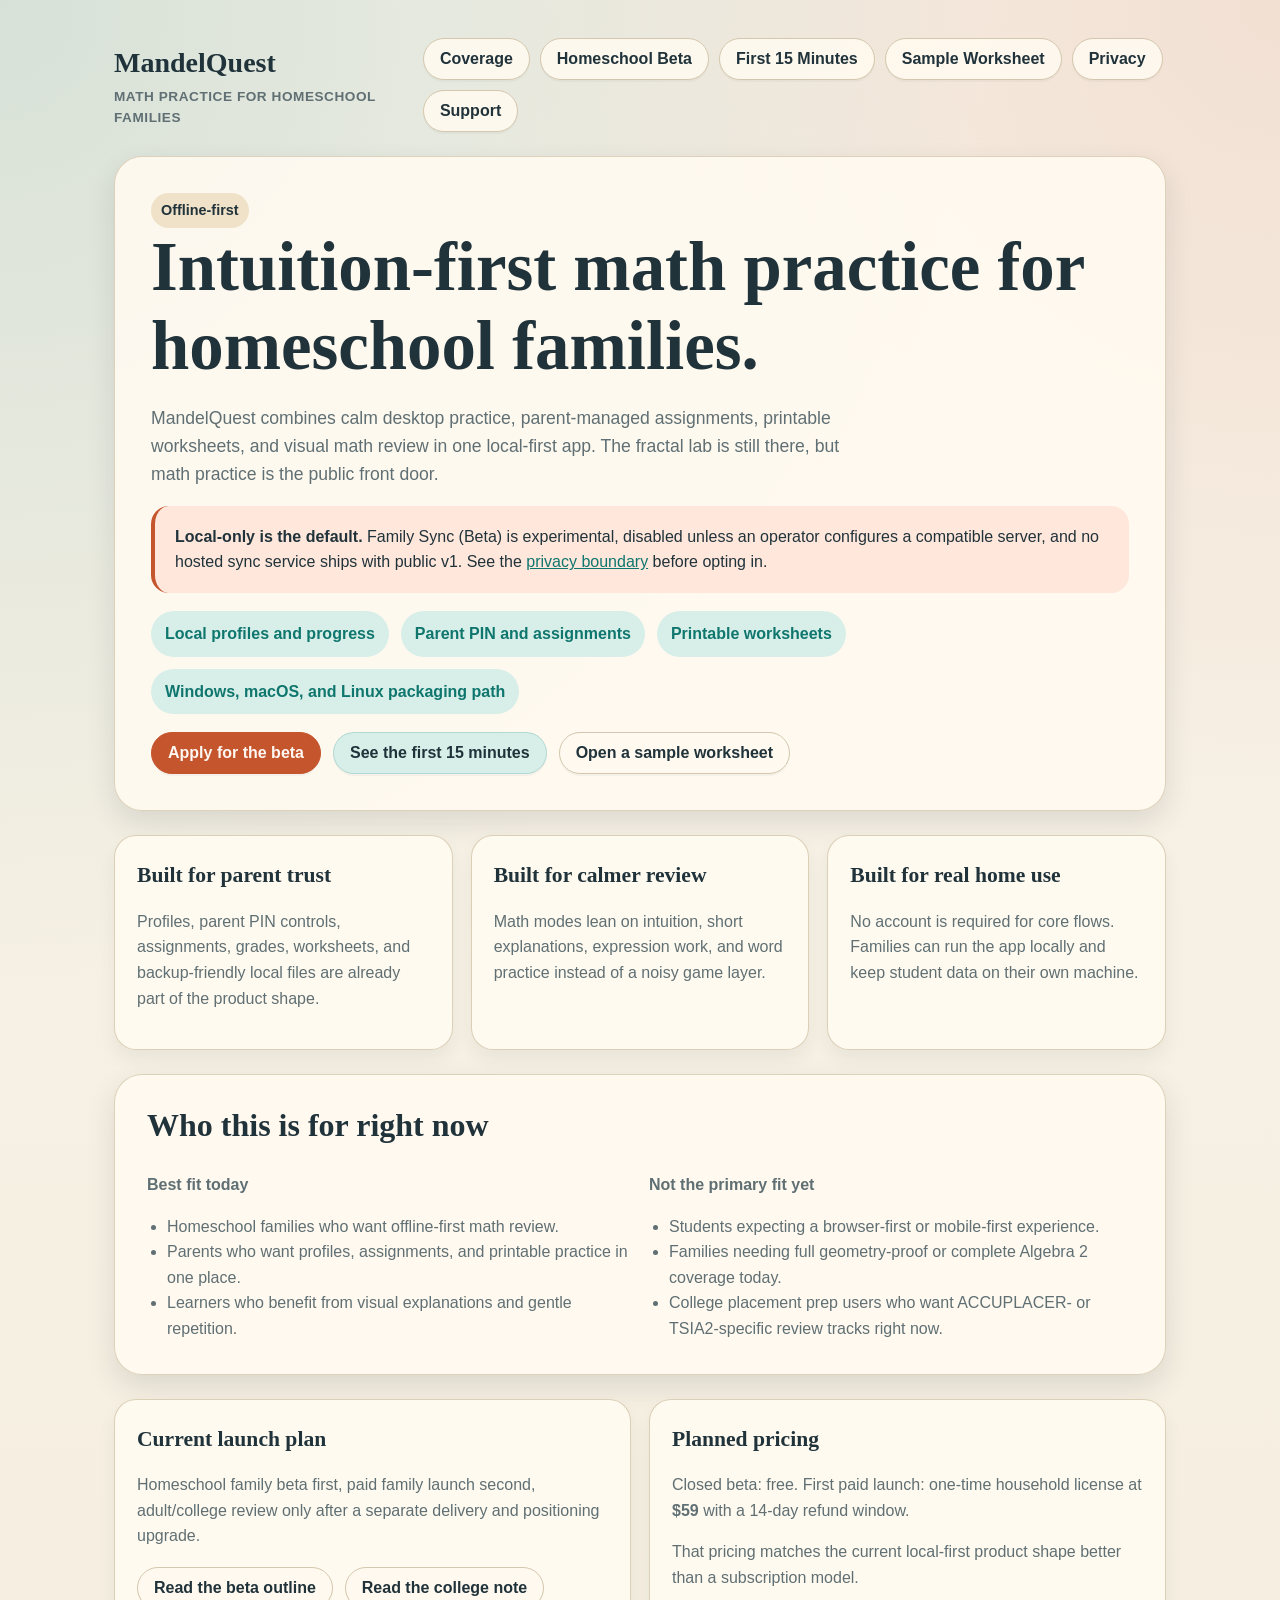
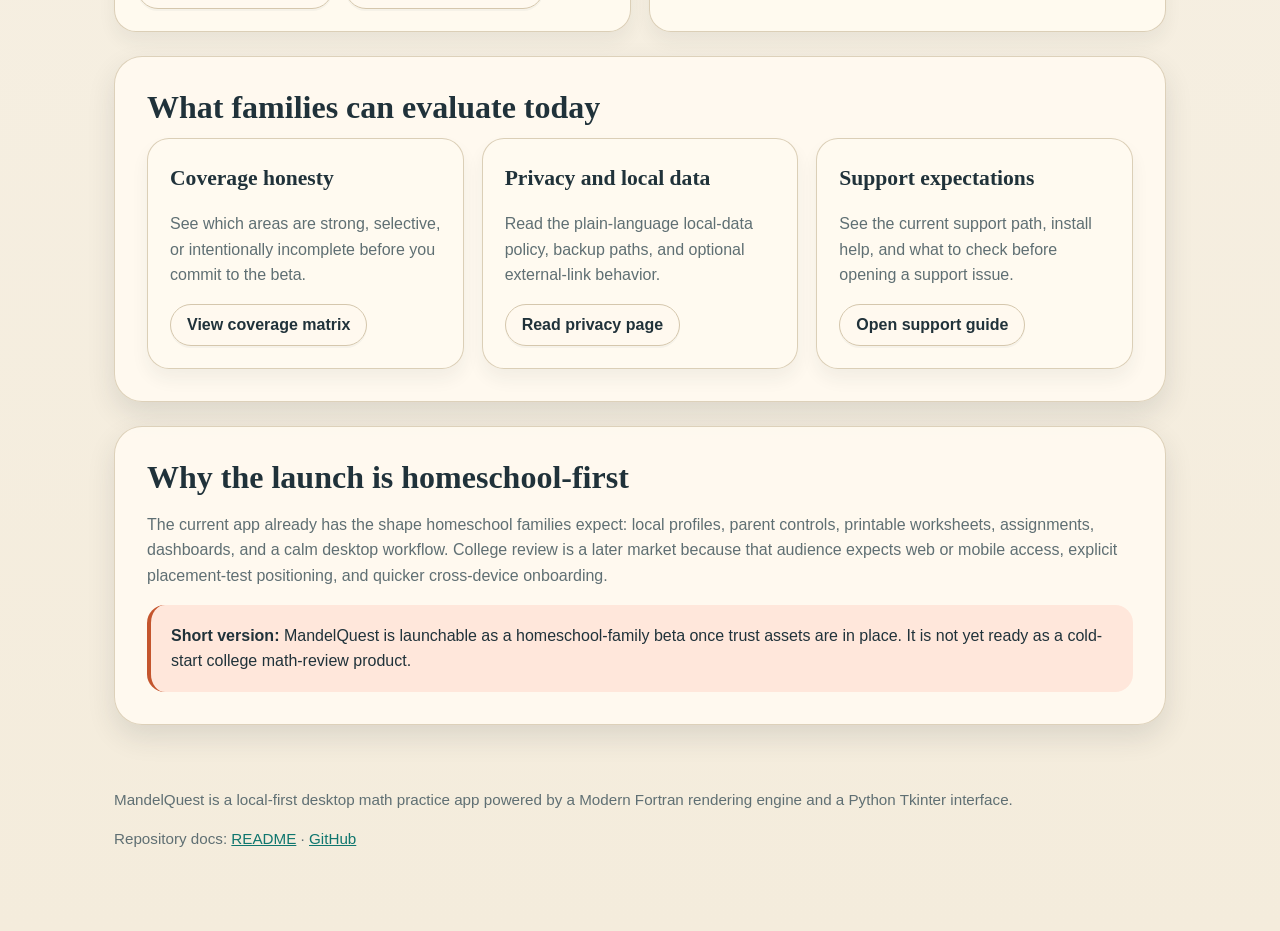
==== docs/index.html @ 9fb3665a "chore: checkpoint current MandelQuest product state Verified with python -m app.main --smoke-test an" ====
<!doctype html>
<html lang="en">
<head>
  <meta charset="utf-8">
  <meta name="viewport" content="width=device-width, initial-scale=1">
  <title>MandelQuest Math | Offline-first math practice for homeschool families</title>
  <meta name="description" content="MandelQuest is an offline-first desktop math practice app for homeschool families. Parent-managed profiles, quizzes, worksheets, and calm visual review.">
  <link rel="stylesheet" href="styles.css">
</head>
<body>
  <div class="shell">
    <header class="site-header">
      <a class="brand" href="index.html">MandelQuest<small>Math Practice for Homeschool Families</small></a>
      <nav class="nav">
        <a href="coverage.html">Coverage</a>
        <a href="homeschool-beta.html">Homeschool Beta</a>
        <a href="first-15-minutes.html">First 15 Minutes</a>
        <a href="sample-worksheet.html">Sample Worksheet</a>
        <a href="privacy.html">Privacy</a>
        <a href="support.html">Support</a>
      </nav>
    </header>

    <section class="hero">
      <span class="pill">Offline-first</span>
      <h1>Intuition-first math practice for homeschool families.</h1>
      <p class="lede">
        MandelQuest combines calm desktop practice, parent-managed assignments, printable worksheets, and visual math review in one local-first app.
        The fractal lab is still there, but math practice is the public front door.
      </p>
      <div class="callout">
        <strong>Local-only is the default.</strong> Family Sync (Beta) is experimental, disabled unless an operator configures a compatible server, and no hosted sync service ships with public v1. See the <a href="privacy.html">privacy boundary</a> before opting in.
      </div>
      <div class="badge-row">
        <span class="badge">Local profiles and progress</span>
        <span class="badge">Parent PIN and assignments</span>
        <span class="badge">Printable worksheets</span>
        <span class="badge">Windows, macOS, and Linux packaging path</span>
      </div>
      <div class="button-row">
        <a class="button button-primary" href="homeschool-beta.html">Apply for the beta</a>
        <a class="button button-secondary" href="first-15-minutes.html">See the first 15 minutes</a>
        <a class="button" href="sample-worksheet.html">Open a sample worksheet</a>
      </div>
    </section>

    <section class="section grid grid-3">
      <article class="card">
        <h3>Built for parent trust</h3>
        <p>Profiles, parent PIN controls, assignments, grades, worksheets, and backup-friendly local files are already part of the product shape.</p>
      </article>
      <article class="card">
        <h3>Built for calmer review</h3>
        <p>Math modes lean on intuition, short explanations, expression work, and word practice instead of a noisy game layer.</p>
      </article>
      <article class="card">
        <h3>Built for real home use</h3>
        <p>No account is required for core flows. Families can run the app locally and keep student data on their own machine.</p>
      </article>
    </section>

    <section class="panel">
      <h2 class="section-title">Who this is for right now</h2>
      <div class="grid grid-2">
        <div>
          <p><strong>Best fit today</strong></p>
          <ul class="checklist">
            <li>Homeschool families who want offline-first math review.</li>
            <li>Parents who want profiles, assignments, and printable practice in one place.</li>
            <li>Learners who benefit from visual explanations and gentle repetition.</li>
          </ul>
        </div>
        <div>
          <p><strong>Not the primary fit yet</strong></p>
          <ul class="checklist">
            <li>Students expecting a browser-first or mobile-first experience.</li>
            <li>Families needing full geometry-proof or complete Algebra 2 coverage today.</li>
            <li>College placement prep users who want ACCUPLACER- or TSIA2-specific review tracks right now.</li>
          </ul>
        </div>
      </div>
    </section>

    <section class="section grid grid-2">
      <article class="card">
        <h3>Current launch plan</h3>
        <p>Homeschool family beta first, paid family launch second, adult/college review only after a separate delivery and positioning upgrade.</p>
        <div class="button-row">
          <a class="button" href="homeschool-beta.html">Read the beta outline</a>
          <a class="button" href="college-review.html">Read the college note</a>
        </div>
      </article>
      <article class="card">
        <h3>Planned pricing</h3>
        <p>Closed beta: free. First paid launch: one-time household license at <strong>$59</strong> with a 14-day refund window.</p>
        <p class="muted">That pricing matches the current local-first product shape better than a subscription model.</p>
      </article>
    </section>

    <section class="panel">
      <h2 class="section-title">What families can evaluate today</h2>
      <div class="grid grid-3">
        <article class="card">
          <h3>Coverage honesty</h3>
          <p>See which areas are strong, selective, or intentionally incomplete before you commit to the beta.</p>
          <a class="button" href="coverage.html">View coverage matrix</a>
        </article>
        <article class="card">
          <h3>Privacy and local data</h3>
          <p>Read the plain-language local-data policy, backup paths, and optional external-link behavior.</p>
          <a class="button" href="privacy.html">Read privacy page</a>
        </article>
        <article class="card">
          <h3>Support expectations</h3>
          <p>See the current support path, install help, and what to check before opening a support issue.</p>
          <a class="button" href="support.html">Open support guide</a>
        </article>
      </div>
    </section>

    <section class="panel">
      <h2 class="section-title">Why the launch is homeschool-first</h2>
      <p>
        The current app already has the shape homeschool families expect: local profiles, parent controls, printable worksheets,
        assignments, dashboards, and a calm desktop workflow. College review is a later market because that audience expects web or mobile
        access, explicit placement-test positioning, and quicker cross-device onboarding.
      </p>
      <div class="callout">
        <strong>Short version:</strong> MandelQuest is launchable as a homeschool-family beta once trust assets are in place.
        It is not yet ready as a cold-start college math-review product.
      </div>
    </section>

    <footer class="footer">
      <p>MandelQuest is a local-first desktop math practice app powered by a Modern Fortran rendering engine and a Python Tkinter interface.</p>
      <p>Repository docs: <a href="https://github.com/kierkegaardian/mandelbrot_fortran#readme">README</a> · <a href="https://github.com/kierkegaardian/mandelbrot_fortran">GitHub</a></p>
    </footer>
  </div>
</body>
</html>
---- docs/styles.css ----
:root {
  --bg: #f5efe2;
  --surface: #fffaf0;
  --surface-strong: #f0e2c8;
  --text: #20323a;
  --muted: #5f6f73;
  --line: #d5c7ad;
  --primary: #0f766e;
  --primary-soft: #d8efe9;
  --accent: #c4552d;
  --accent-soft: #ffe7db;
  --success: #2c6e49;
  --warning: #8a5a00;
  --shadow: 0 12px 28px rgba(38, 53, 57, 0.12);
}

* {
  box-sizing: border-box;
}

html {
  scroll-behavior: smooth;
}

body {
  margin: 0;
  color: var(--text);
  background:
    radial-gradient(circle at top left, rgba(15, 118, 110, 0.14), transparent 35%),
    radial-gradient(circle at top right, rgba(196, 85, 45, 0.12), transparent 30%),
    linear-gradient(180deg, #f8f3e9 0%, #f4ecdc 100%);
  font-family: "Avenir Next", "Trebuchet MS", "Segoe UI", sans-serif;
  line-height: 1.6;
}

a {
  color: var(--primary);
}

.shell {
  max-width: 1100px;
  margin: 0 auto;
  padding: 24px;
}

.site-header {
  display: flex;
  align-items: center;
  justify-content: space-between;
  gap: 16px;
  padding: 14px 0 24px;
}

.brand {
  font-family: "Baskerville", "Georgia", serif;
  font-size: 1.75rem;
  font-weight: 700;
  color: var(--text);
  text-decoration: none;
}

.brand small {
  display: block;
  font-family: "Avenir Next", "Trebuchet MS", sans-serif;
  font-size: 0.85rem;
  font-weight: 600;
  color: var(--muted);
  letter-spacing: 0.04em;
  text-transform: uppercase;
}

.nav {
  display: flex;
  flex-wrap: wrap;
  gap: 10px;
}

.nav a,
.button {
  display: inline-flex;
  align-items: center;
  justify-content: center;
  min-height: 42px;
  padding: 0 16px;
  border-radius: 999px;
  border: 1px solid var(--line);
  background: rgba(255, 250, 240, 0.9);
  color: var(--text);
  text-decoration: none;
  font-weight: 600;
  box-shadow: 0 2px 0 rgba(32, 50, 58, 0.04);
}

.button-primary {
  background: var(--accent);
  border-color: var(--accent);
  color: #fff7f2;
}

.button-secondary {
  background: var(--primary-soft);
  border-color: rgba(15, 118, 110, 0.18);
}

.hero,
.panel {
  background: rgba(255, 250, 240, 0.92);
  border: 1px solid rgba(213, 199, 173, 0.8);
  border-radius: 28px;
  box-shadow: var(--shadow);
}

.hero {
  padding: 36px;
  margin-bottom: 24px;
}

.hero h1,
.panel h1,
.panel h2,
.section-title {
  margin: 0 0 12px;
  font-family: "Baskerville", "Georgia", serif;
  line-height: 1.15;
}

.hero h1,
.panel h1 {
  font-size: clamp(2.2rem, 6vw, 4.3rem);
}

.section-title {
  font-size: 2rem;
}

.lede {
  max-width: 720px;
  font-size: 1.1rem;
  color: var(--muted);
}

.badge-row,
.button-row {
  display: flex;
  flex-wrap: wrap;
  gap: 12px;
  margin-top: 18px;
}

.badge {
  display: inline-flex;
  align-items: center;
  gap: 8px;
  padding: 10px 14px;
  border-radius: 999px;
  background: var(--primary-soft);
  color: var(--primary);
  font-weight: 700;
}

.section {
  margin: 24px 0;
}

.grid {
  display: grid;
  gap: 18px;
}

.grid-2 {
  grid-template-columns: repeat(auto-fit, minmax(280px, 1fr));
}

.grid-3 {
  grid-template-columns: repeat(auto-fit, minmax(220px, 1fr));
}

.card {
  padding: 22px;
  border: 1px solid rgba(213, 199, 173, 0.85);
  border-radius: 22px;
  background: rgba(255, 250, 240, 0.96);
  box-shadow: 0 10px 18px rgba(38, 53, 57, 0.06);
}

.card h3 {
  margin: 0 0 10px;
  font-family: "Baskerville", "Georgia", serif;
  font-size: 1.35rem;
}

.card p,
.card li,
.panel p,
.panel li {
  color: var(--muted);
}

.callout {
  padding: 18px 20px;
  border-left: 4px solid var(--accent);
  border-radius: 18px;
  background: var(--accent-soft);
}

.callout strong,
.note strong {
  color: var(--text);
}

.note {
  padding: 16px 18px;
  border-radius: 18px;
  background: var(--primary-soft);
  color: var(--text);
}

.panel {
  padding: 32px;
  margin: 24px 0;
}

table {
  width: 100%;
  border-collapse: collapse;
  margin-top: 12px;
  overflow: hidden;
  border-radius: 18px;
}

th,
td {
  padding: 14px 12px;
  text-align: left;
  vertical-align: top;
  border-bottom: 1px solid var(--line);
}

th {
  background: var(--surface-strong);
  font-size: 0.92rem;
  letter-spacing: 0.02em;
}

tr:last-child td {
  border-bottom: none;
}

.checklist,
.steps {
  margin: 0;
  padding-left: 20px;
}

.footer {
  padding: 24px 0 40px;
  color: var(--muted);
  font-size: 0.95rem;
}

.worksheet {
  background: white;
}

.worksheet .question {
  margin: 14px 0;
  padding: 16px;
  border: 1px solid #dfe6ec;
  border-radius: 10px;
}

.worksheet .answer-line {
  display: inline-block;
  min-width: 180px;
  border-bottom: 1px solid #6b7b80;
  transform: translateY(-3px);
}

.muted {
  color: var(--muted);
}

.pill {
  display: inline-block;
  padding: 6px 10px;
  border-radius: 999px;
  background: var(--surface-strong);
  color: var(--text);
  font-size: 0.9rem;
  font-weight: 700;
}

@media (max-width: 720px) {
  .shell {
    padding: 18px;
  }

  .site-header {
    align-items: flex-start;
    flex-direction: column;
  }

  .hero,
  .panel {
    padding: 24px;
    border-radius: 24px;
  }
}
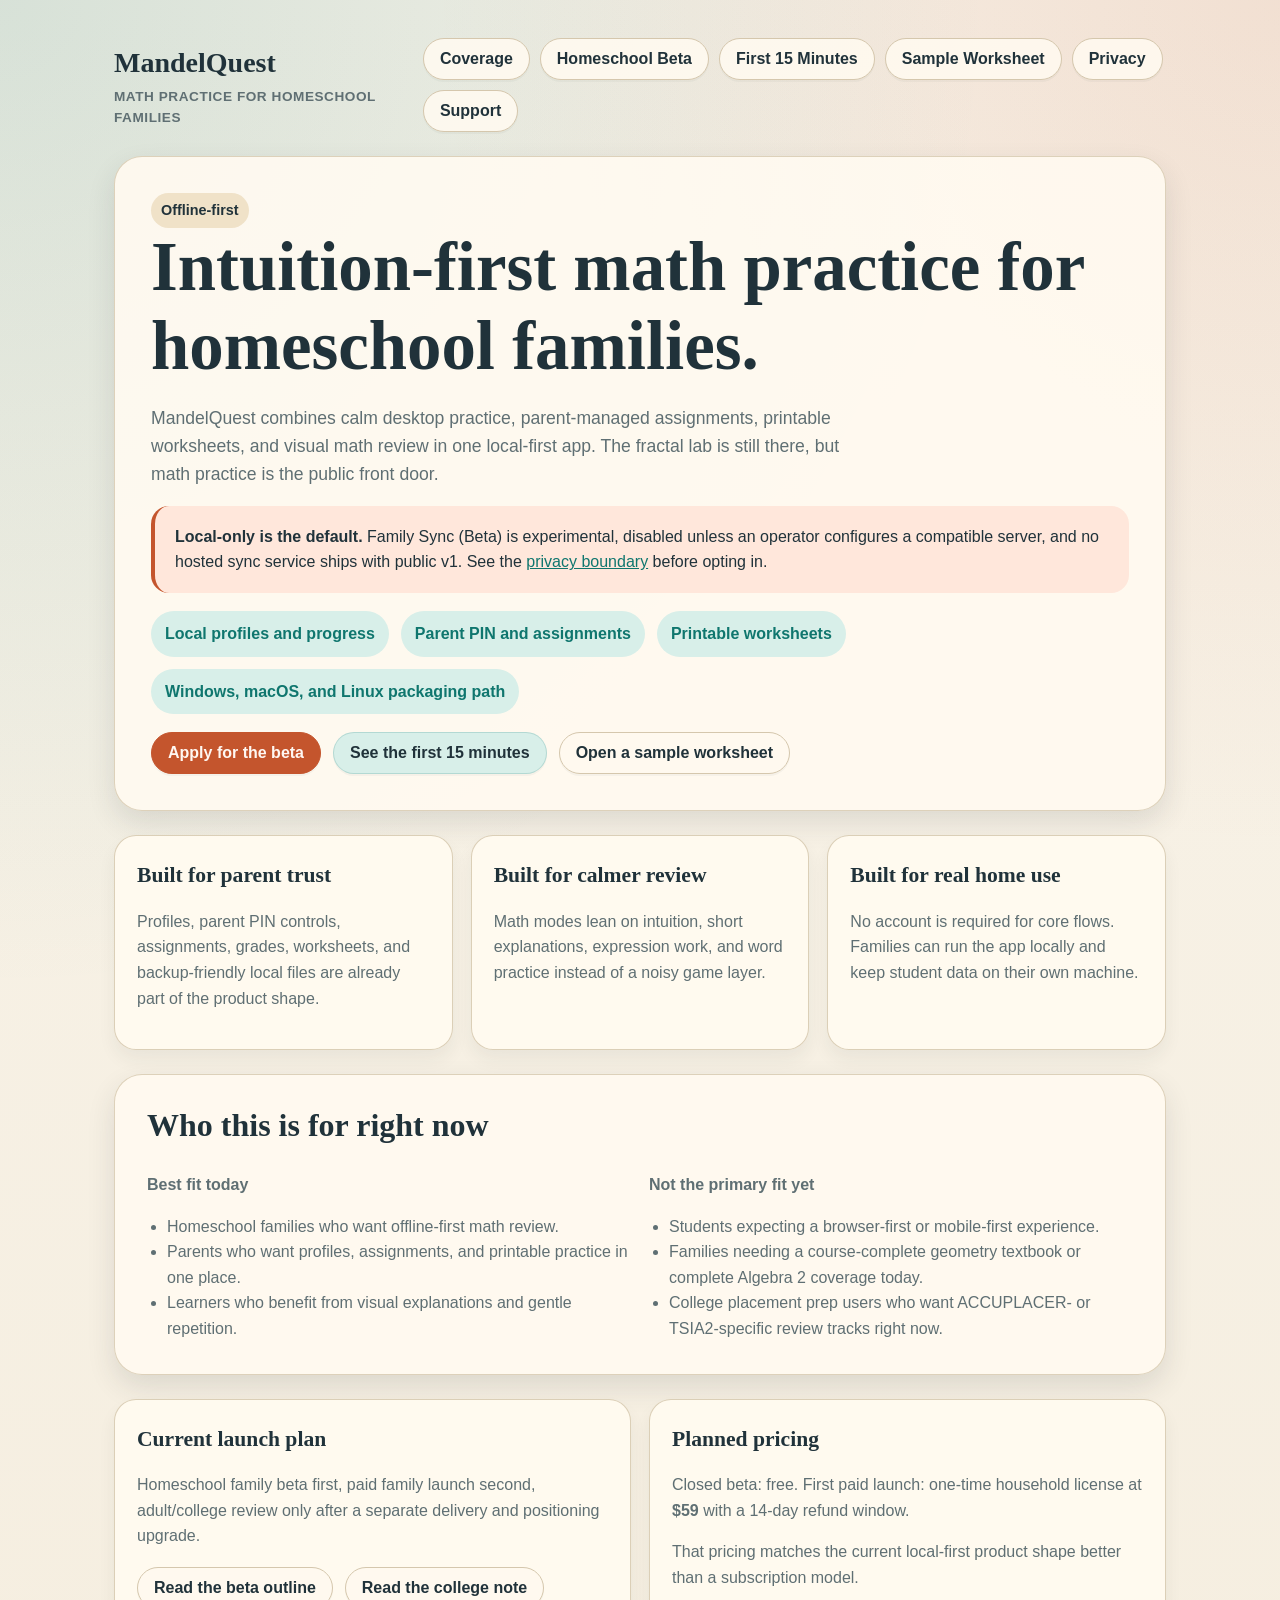
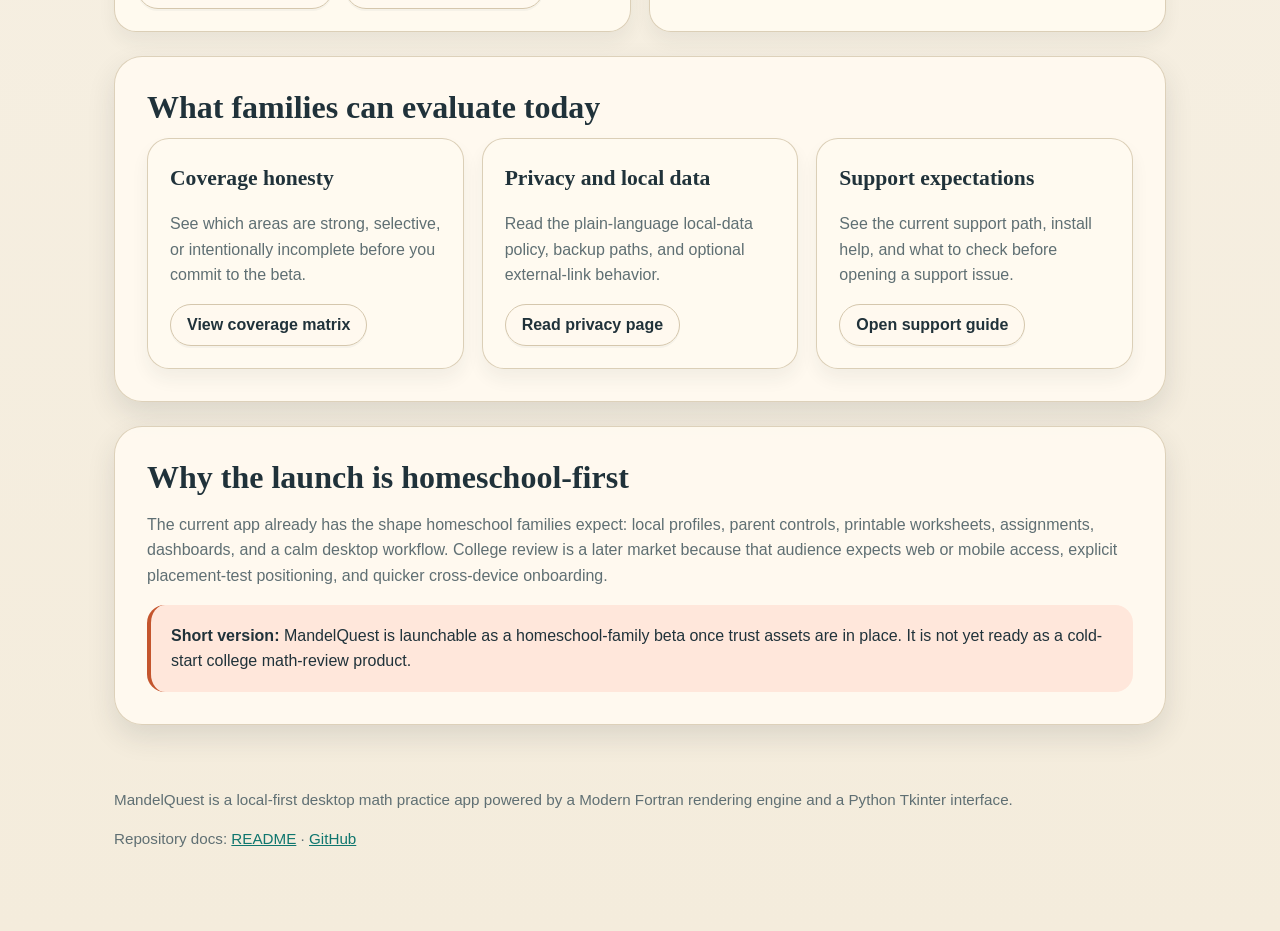
==== commit 190a239b: "feat: add curriculum depth beta" ====
--- a/docs/index.html
+++ b/docs/index.html
@@ -74,7 +74,7 @@
           <p><strong>Not the primary fit yet</strong></p>
           <ul class="checklist">
             <li>Students expecting a browser-first or mobile-first experience.</li>
-            <li>Families needing full geometry-proof or complete Algebra 2 coverage today.</li>
+            <li>Families needing a course-complete geometry textbook or complete Algebra 2 coverage today.</li>
             <li>College placement prep users who want ACCUPLACER- or TSIA2-specific review tracks right now.</li>
           </ul>
         </div>
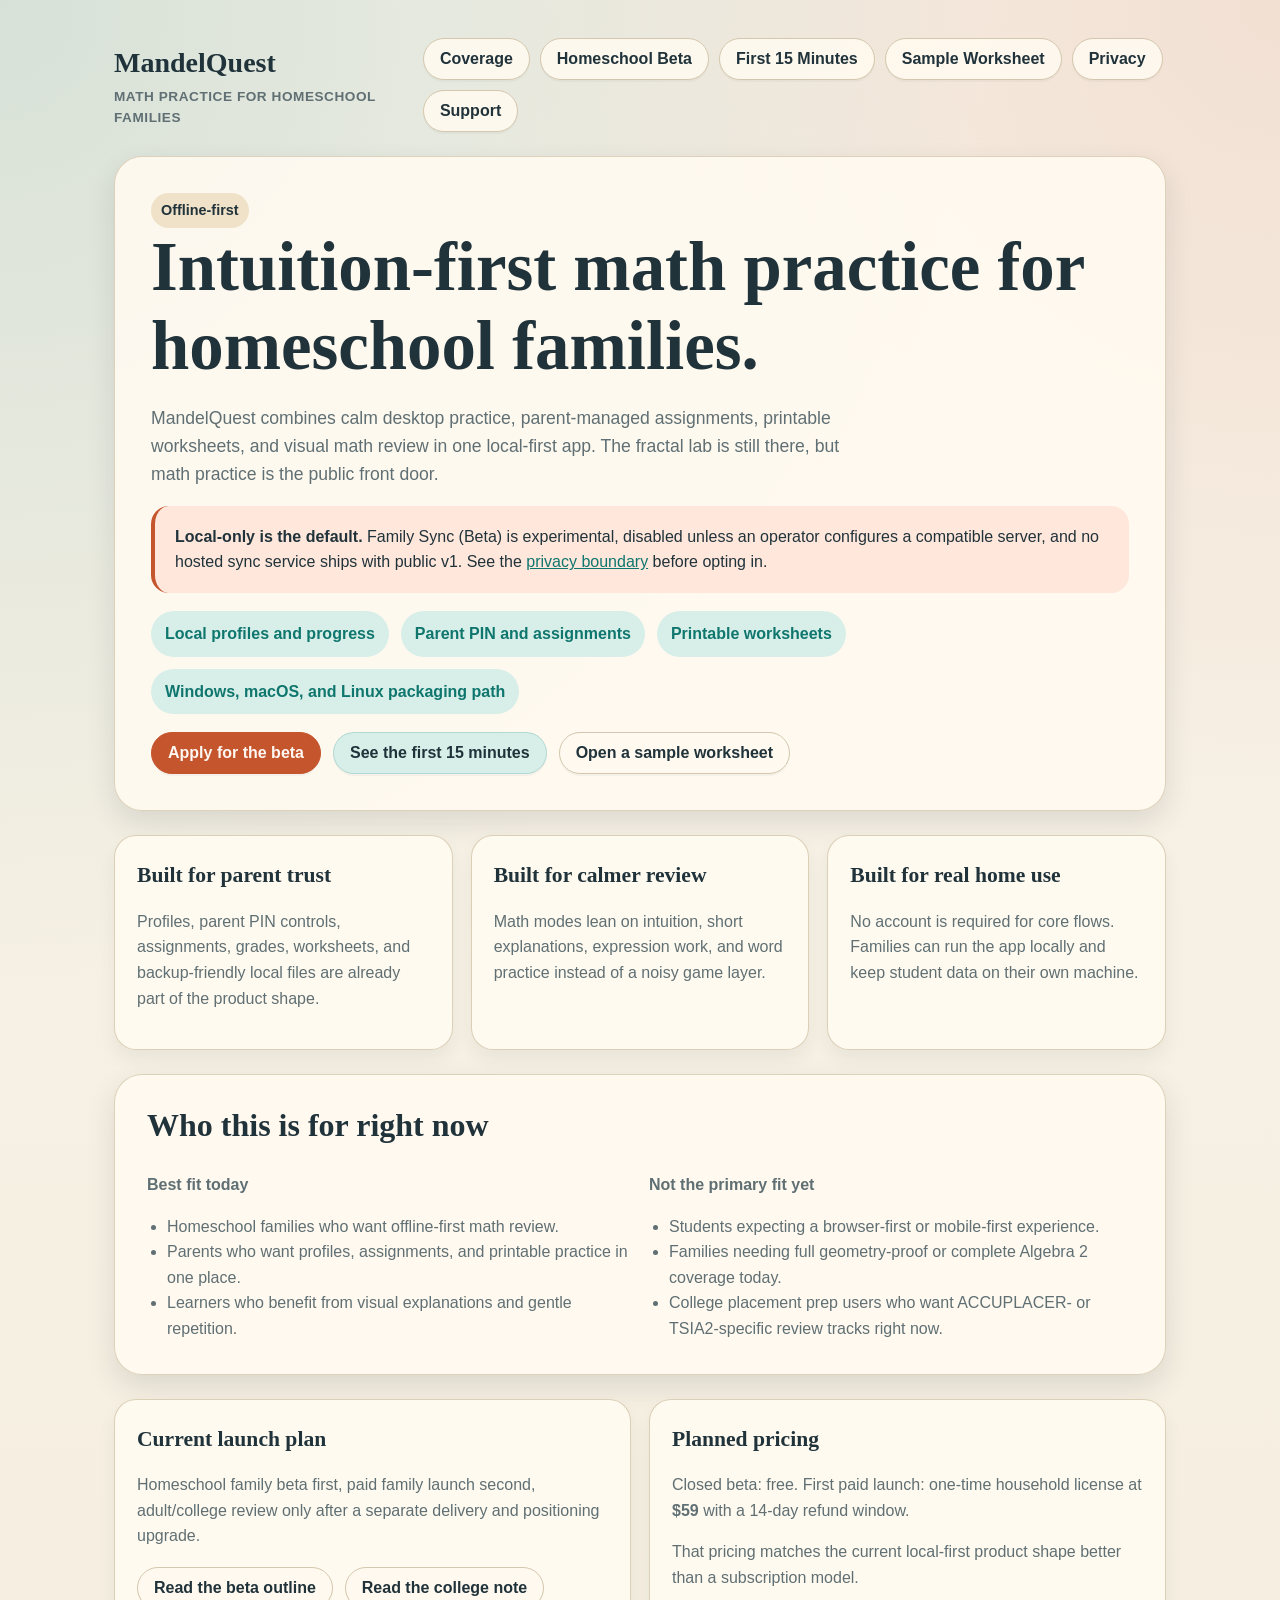
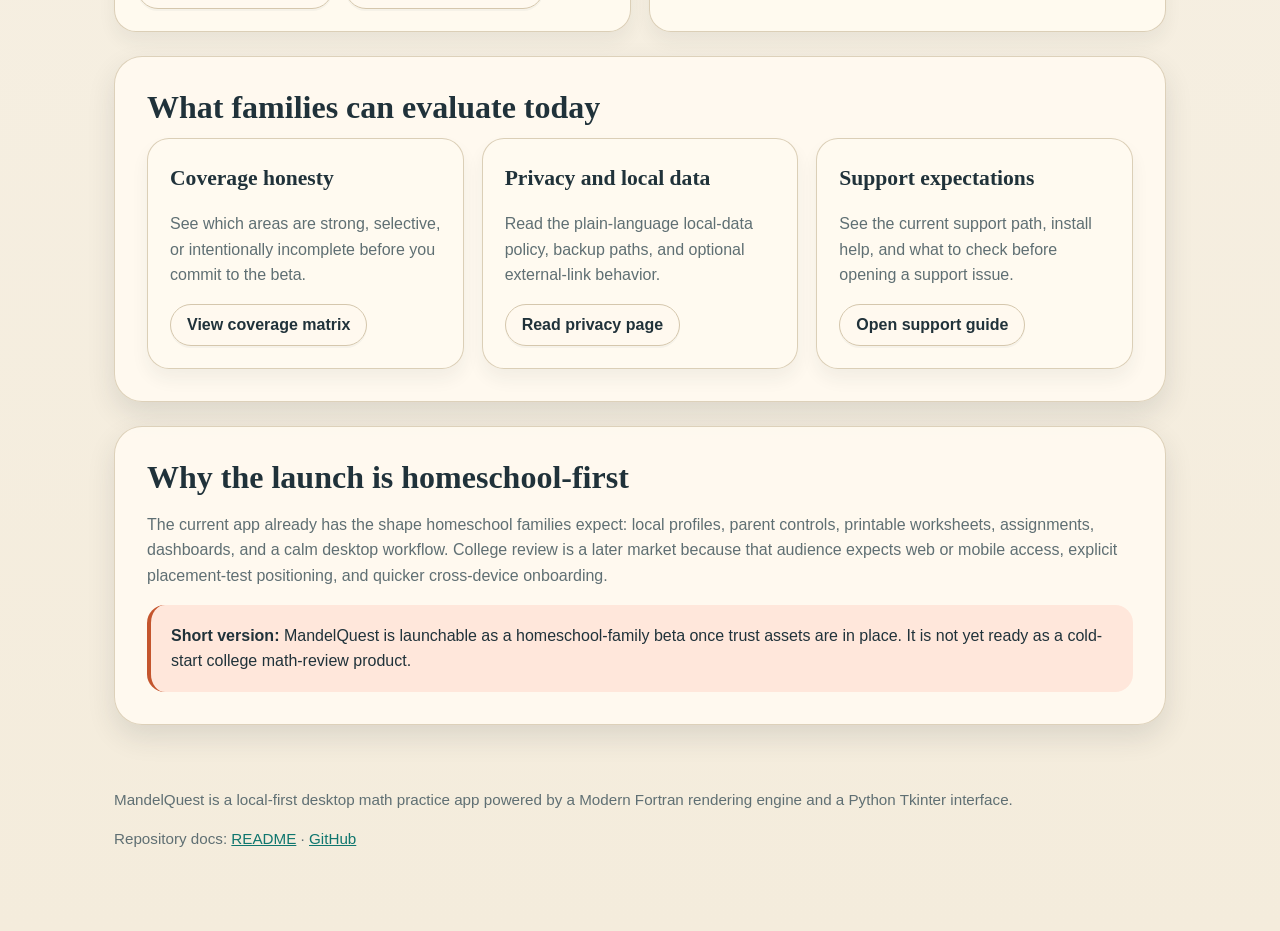
==== commit 950a53bf: "chore: adopt clean MandelQuest product baseline Checkpoint the accumulated product state while exclu" ====
--- a/docs/index.html
+++ b/docs/index.html
@@ -74,7 +74,7 @@
           <p><strong>Not the primary fit yet</strong></p>
           <ul class="checklist">
             <li>Students expecting a browser-first or mobile-first experience.</li>
-            <li>Families needing a course-complete geometry textbook or complete Algebra 2 coverage today.</li>
+            <li>Families needing full geometry-proof or complete Algebra 2 coverage today.</li>
             <li>College placement prep users who want ACCUPLACER- or TSIA2-specific review tracks right now.</li>
           </ul>
         </div>
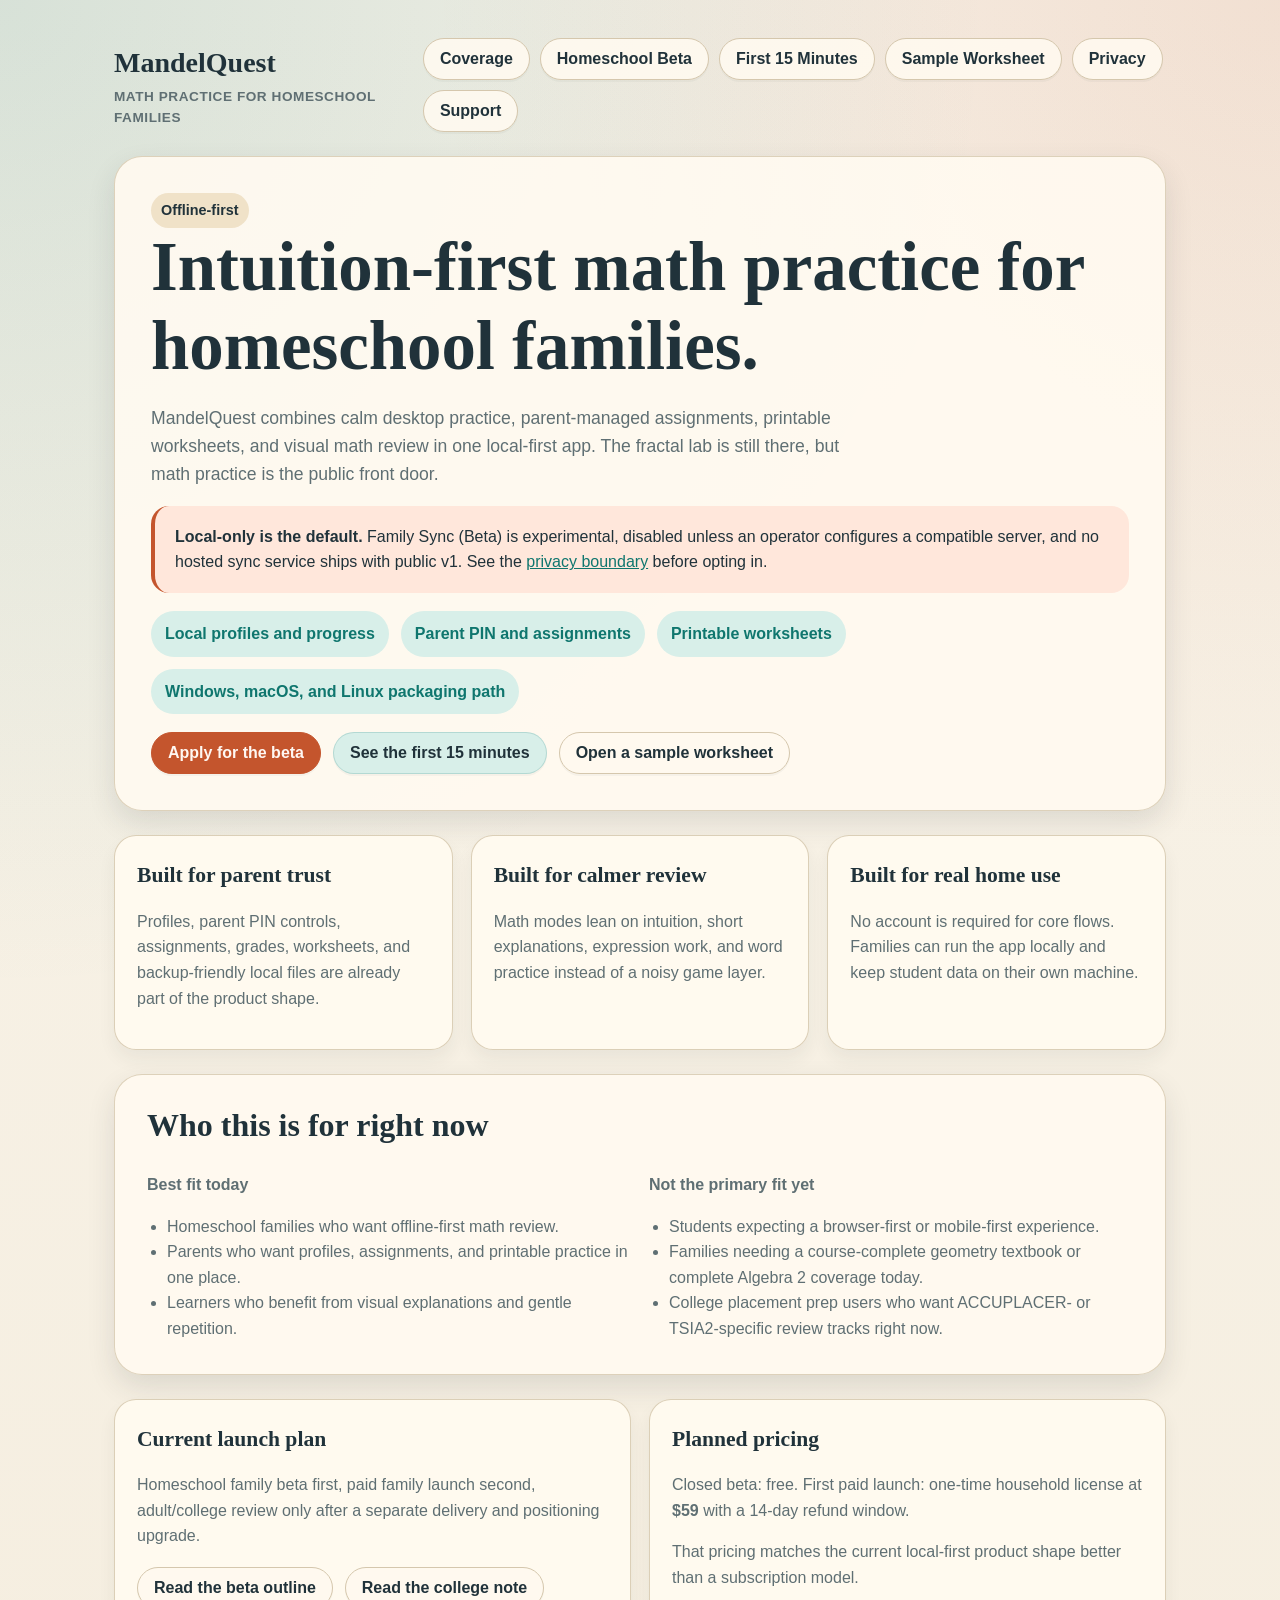
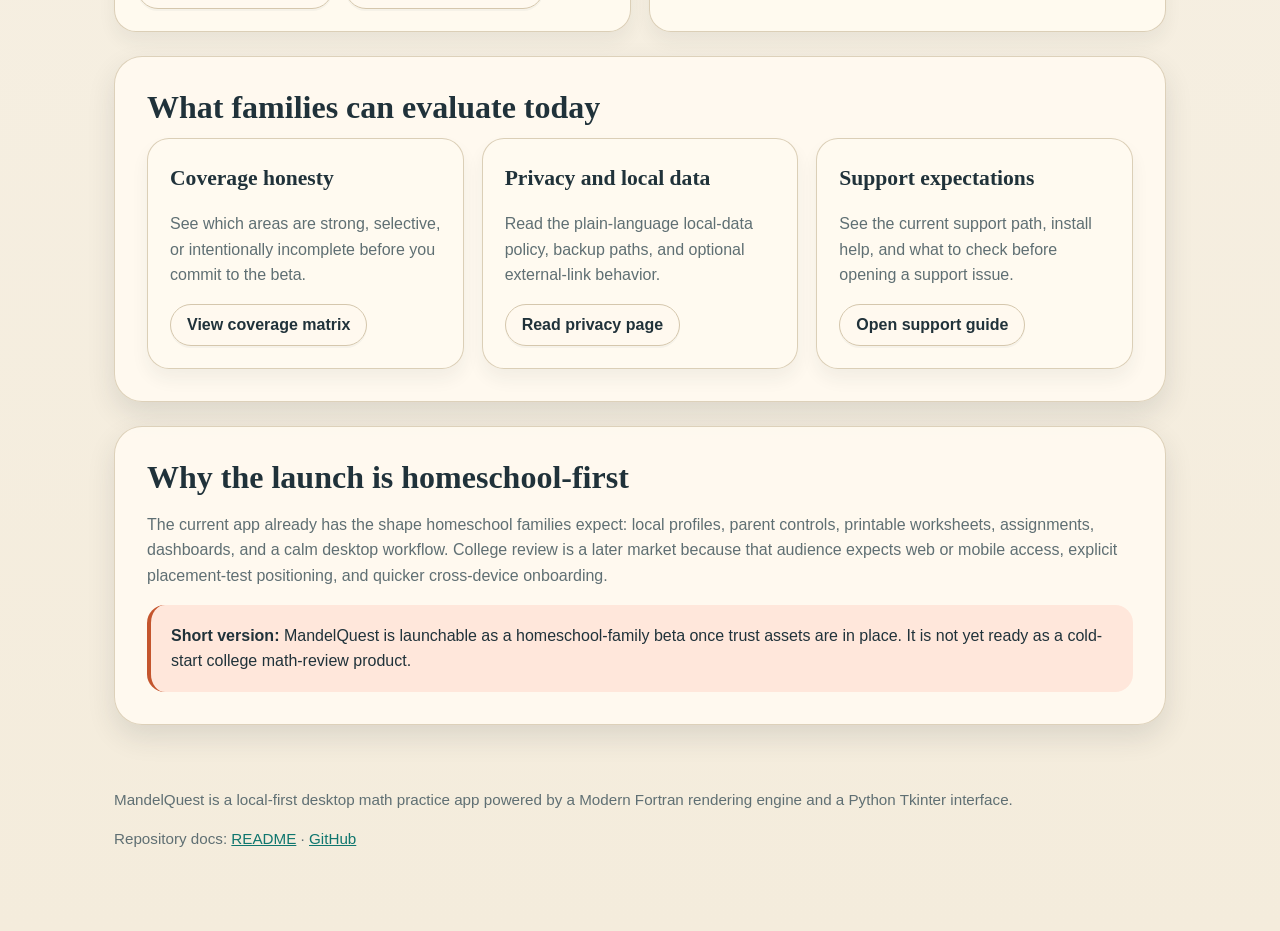
==== commit 361625bc: "feat: add curriculum depth beta Add default-off parent-controlled depth practice, readiness auditing" ====
--- a/docs/index.html
+++ b/docs/index.html
@@ -74,7 +74,7 @@
           <p><strong>Not the primary fit yet</strong></p>
           <ul class="checklist">
             <li>Students expecting a browser-first or mobile-first experience.</li>
-            <li>Families needing full geometry-proof or complete Algebra 2 coverage today.</li>
+            <li>Families needing a course-complete geometry textbook or complete Algebra 2 coverage today.</li>
             <li>College placement prep users who want ACCUPLACER- or TSIA2-specific review tracks right now.</li>
           </ul>
         </div>
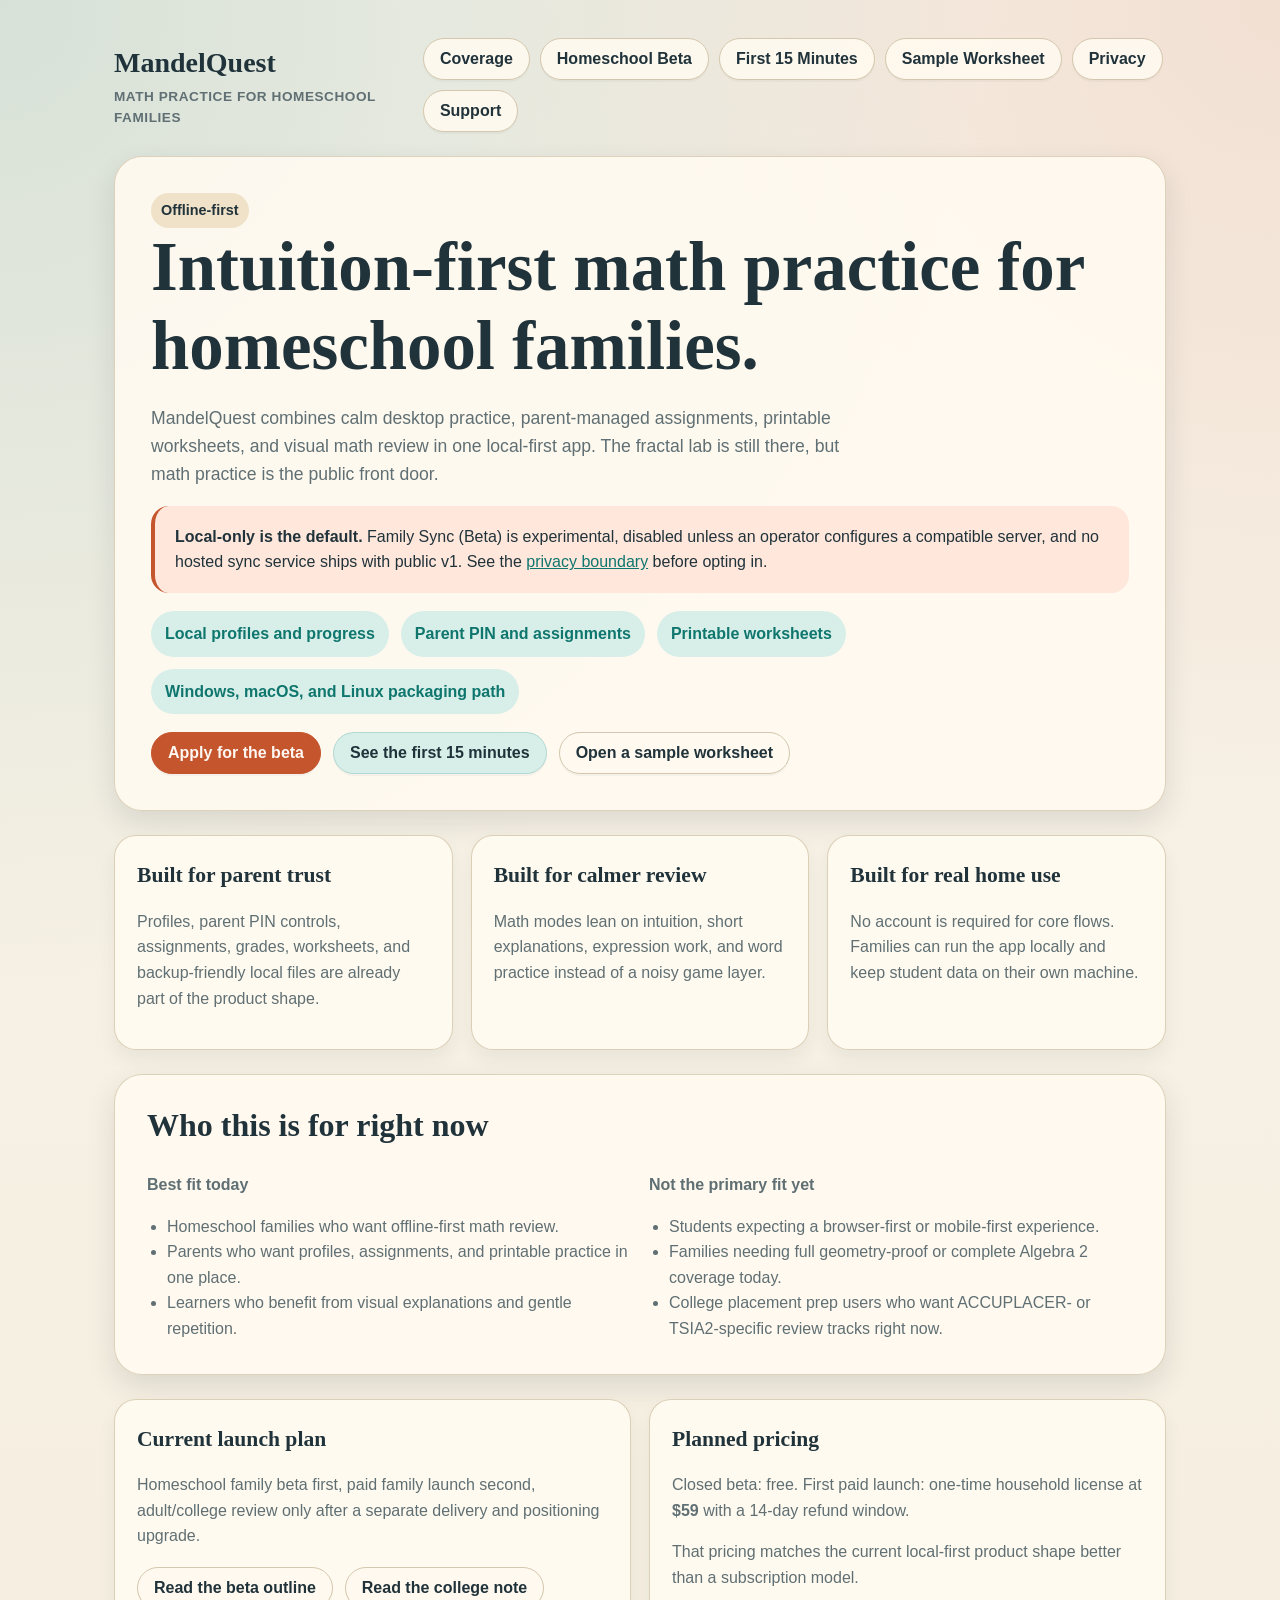
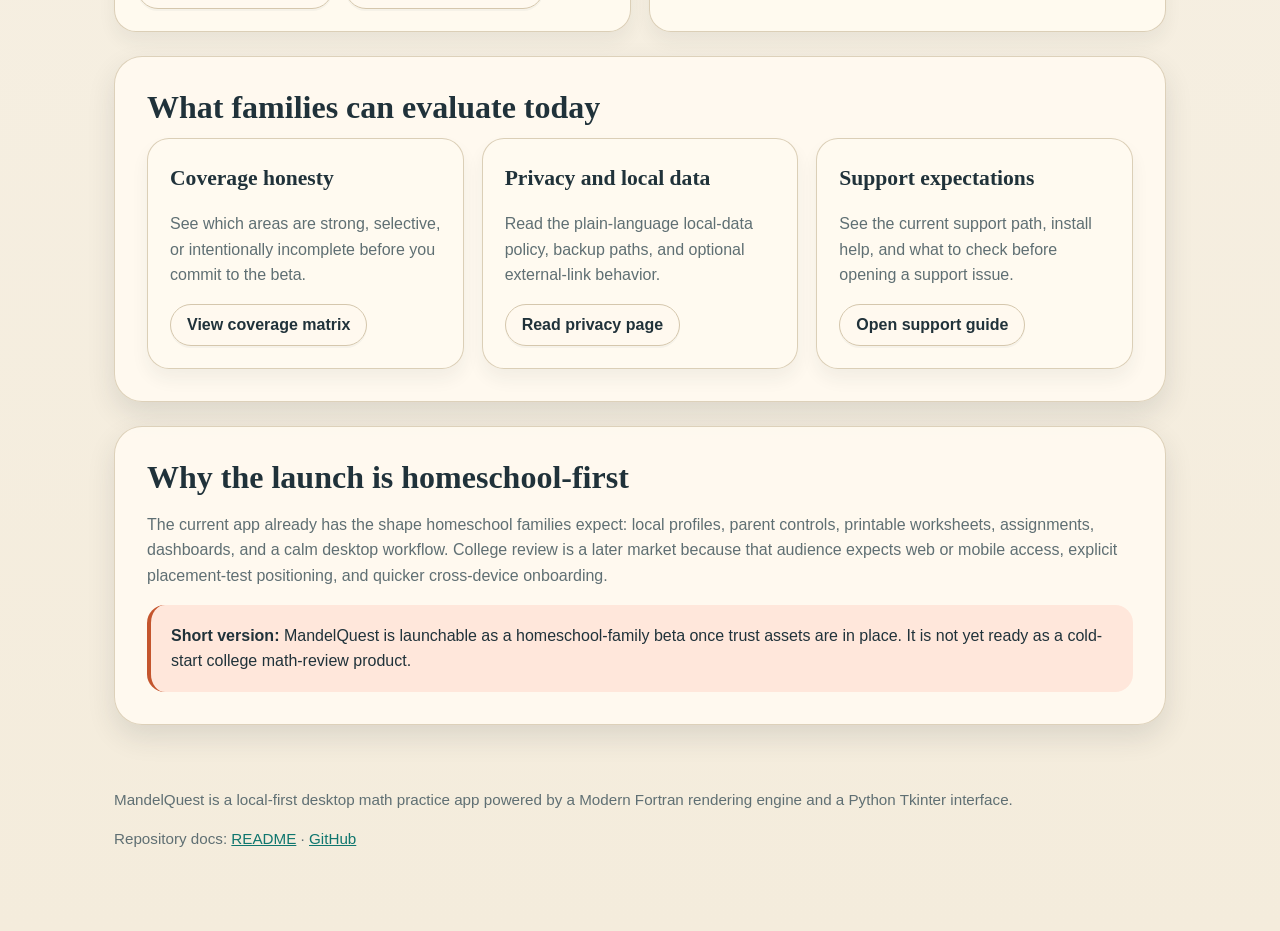
==== commit 1f4de9a1: "Merge 94bba76b2fc969fc49d852918760920cf97bced4 into f26404f37b1b358489186e20aeb2b9e240513079" ====
--- a/docs/index.html
+++ b/docs/index.html
@@ -74,7 +74,7 @@
           <p><strong>Not the primary fit yet</strong></p>
           <ul class="checklist">
             <li>Students expecting a browser-first or mobile-first experience.</li>
-            <li>Families needing a course-complete geometry textbook or complete Algebra 2 coverage today.</li>
+            <li>Families needing full geometry-proof or complete Algebra 2 coverage today.</li>
             <li>College placement prep users who want ACCUPLACER- or TSIA2-specific review tracks right now.</li>
           </ul>
         </div>
